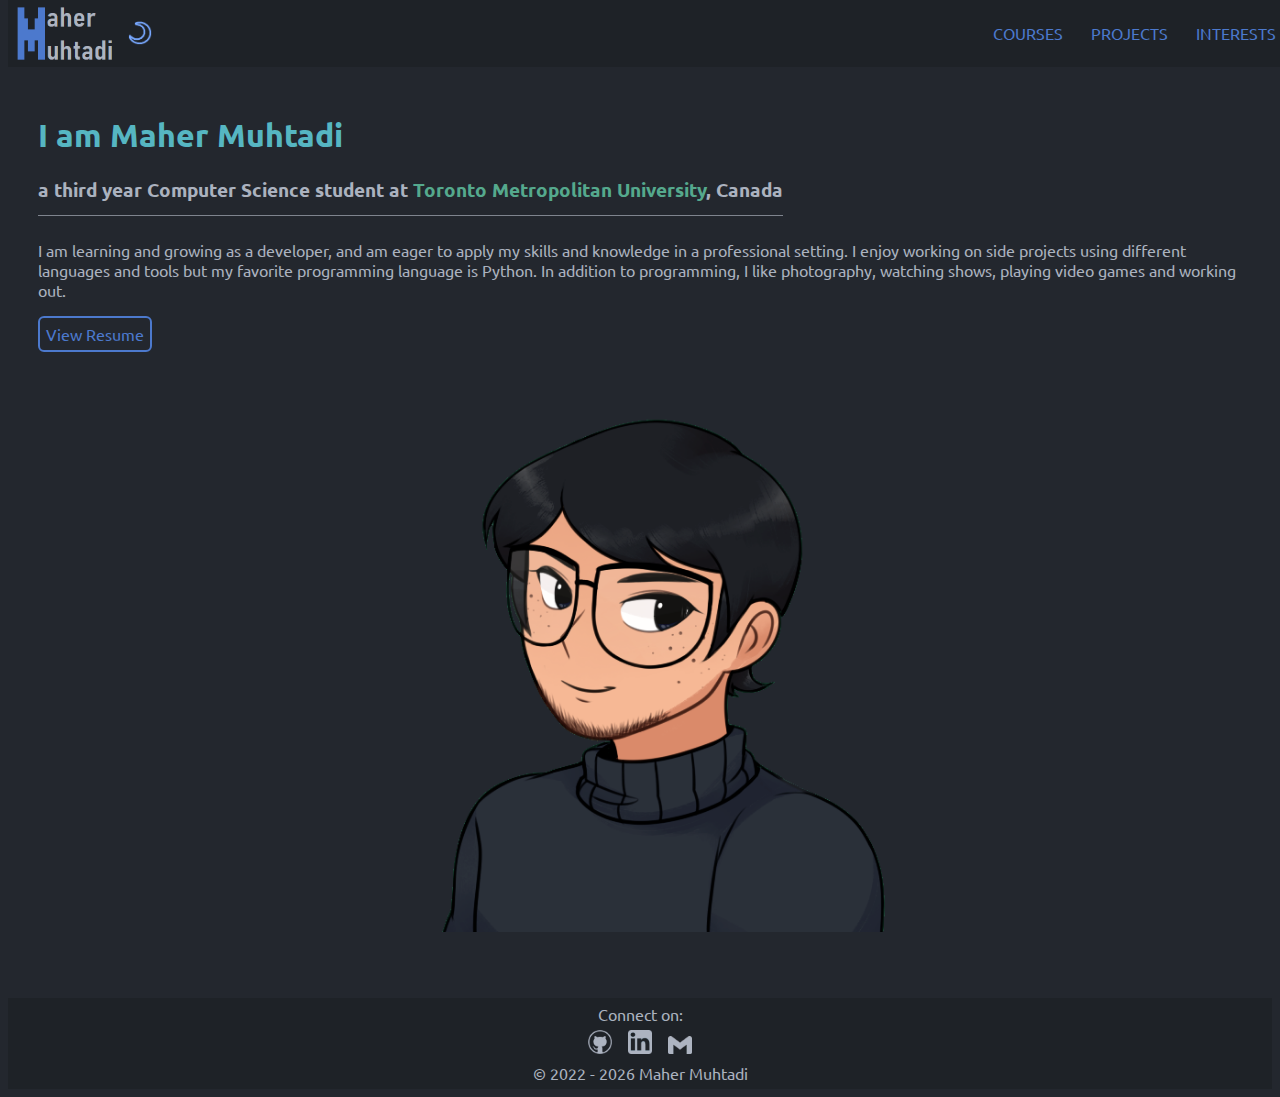
==== index.html @ 1830388e "Updated styles" ====
<!DOCTYPE html>
<html lang="en">
<head>
    <meta name="viewport" content="width=device-width, initial-scale=1.0" />
    <meta charset="UTF-8">
    <title>Maher's Portfolio</title>

    <link rel="icon" href="images/icon.png">
    <link rel="stylesheet" href="https://fonts.googleapis.com/css?family=Ubuntu">
    <link href="https://cdn.jsdelivr.net/npm/bootstrap@5.0.2/dist/css/bootstrap.min.css" rel="stylesheet" integrity="sha384-EVSTQN3/azprG1Anm3QDgpJLIm9Nao0Yz1ztcQTwFspd3yD65VohhpuuCOmLASjC" crossorigin="anonymous">
    <link rel="stylesheet" href="style.css">

    <script src="script.js"></script>
</head>

<body>

    <header>
        <img id="logo" src="images/dark/logo.png" alt="Homepage" onclick="window.open('#top', '_self')">
        <img id="theme" src="images/dark/toggle.png" alt="Theme" onclick="toggle_theme()">
        <div id="menu-row">
            <div id="dropdown">
                <img src="images/dark/dropdown.png" alt="Dropdown">
                <div id="dropdown-content">
                    <button class="menu-button" onclick="window.open('courses.html', '_self')">COURSES</button>
                    <button class="menu-button" onclick="window.open('https://github.com/MaherMuhtadi?tab=repositories', '_self')">PROJECTS</button>
                    <button class="menu-button" onclick="window.alert('Work in progress')">INTERESTS</button>
                </div>
            </div>
            <div id="expanded-menu">
                <button class="menu-button" onclick="window.open('courses.html', '_self')">COURSES</button>
                <button class="menu-button" onclick="window.open('https://github.com/MaherMuhtadi?tab=repositories', '_self')">PROJECTS</button>
                <button class="menu-button" onclick="window.alert('Work in progress')">INTERESTS</button>
            </div>
        </div>
    </header>

    <main class="container-fluid">
        <div class="row">
            <div class="col-lg-5 offset-lg-1 align-self-center content">
                <h1>I am Maher Muhtadi</h1>
                <h2>a third year Computer Science student at <a href="https://www.torontomu.ca/">Toronto Metropolitan University</a>, Canada</h2>

                <p>I am learning and growing as a developer, and am eager to apply my skills and knowledge in a professional setting.
                I enjoy working on side projects using different languages and tools but my favorite programming language is Python.
                In addition to programming, I like photography, watching shows, playing video games and working out.</p>

                <button class="main-button" onclick="window.open('Resume.pdf')">View Resume</button>
            </div>
            <div class="col-lg-5 align-self-center" style="text-align:center;">
                <img style="max-width:550px; width:100%;" src="images/art.png" alt="Maher">
            </div>
        </div>
    </main>

    <footer class="container-fluid">
        <div class="row">
            <div class="col align-self-center">
                <nav>
                    Connect on:<br>
                    <a href="https://github.com/MaherMuhtadi">
                        <img class="link-icon" src="images/dark/github.png" alt="Github" title="MaherMuhtadi">
                    </a>
                    <a href="https://www.linkedin.com/in/maher-m-345013253">
                        <img class="link-icon" src="images/dark/linkedin.png" alt="Linkedin" title="maher-m-345013253">
                    </a>
                    <a href="mailto:mahermuhtadi27@gmail.com">
                        <img class="link-icon" src="images/dark/gmail.png" alt="gmail" title="mahermuhtadi27@gmail.com">
                    </a>
                </nav>
                &#169 2022 - <script>document.write((new Date).getFullYear())</script> Maher Muhtadi
            </div>
        </div>
    </footer>

    <script>init_theme();</script>
</body>
</html>
---- style.css ----
/* CSS variables for default and light theme colors*/
:root {
    --body: rgb(35, 39, 46);
    --text: rgb(171, 178, 191);
    --h1: rgb(86, 182, 194);
    --h2-border: rgb(127, 132, 142);
    --button: rgb(76, 121, 205);
    --button-hover: rgb(119, 166, 255);
    --menu: rgb(30, 34, 39);
    --menu-button-hover: rgb(50, 56, 66);
    --dropdown: rgb(32, 36, 41);
    --dropdown-shadow: rgb(20, 25, 30);
    --link: rgb(85, 169, 141);
    --link-hover: rgb(127, 255, 212);
    --details: rgb(44, 49, 60);
}

.light {
    --body: rgb(242, 241, 239);
    --text: rgb(66, 65, 63);
    --h1: rgb(151, 54, 62);
    --h2-border: rgb(89, 88, 85);
    --button: rgb(196, 72, 0);
    --button-hover: rgb(239, 89, 3);
    --menu: rgb(250, 249, 247);
    --menu-button-hover: rgb(235, 231, 225);
    --dropdown: rgb(252, 251, 249);
    --dropdown-shadow: rgb(156, 156, 154);
    --link: rgb(181, 142, 12);
    --link-hover: rgb(231, 181, 17);
    --details: rgb(231, 226, 216);
}

/* Styles */
body {
    font-family: "Ubuntu";
    font-size: medium;
    -ms-overflow-style: none;  /* Hide scrollbar for IE and Edge */
    scrollbar-width: none;  /* Hide scrollbar for Firefox */
    background-color: var(--body);
    transition: all 200ms;
    color: var(--text);
}

/* Hide scrollbar for Chrome, Safari and Opera */
body::-webkit-scrollbar {
    display: none;
}

main {
    margin-top: 5%;
    margin-bottom: 5%;
}

header {
    position: fixed;
    z-index: 1;
    top: 0;
    width: 100%;
    display: flex;
    justify-content: space-between;
    align-items: center;
    background-color: var(--menu);
}

footer {
    bottom: 0;
    padding-top: 6px;
    padding-bottom: 6px;
    text-align: center;
    background-color: var(--menu);
}

h1 {
    font-weight: bold;
    color: var(--h1);
}

h2 {
    font-size: larger;
    font-weight: bold;
    width: fit-content;
    width: -moz-fit-content;
    padding-bottom: 12px;
    border-bottom: 1px solid;
    margin-bottom: 24px;
    border-color: var(--h2-border);
}

h3 {
    font-size: large;
    font-weight: bold;
    margin-bottom: 12px;
}

#menu-row {
    width: 95%;
    text-align: end;
}

button {
    background-color: transparent;
    font-family: "Ubuntu";
    font-size: medium;
    color: var(--button);
}

button:hover {
    color: var(--button-hover);
}

.selected {
    text-decoration: underline;
}

.menu-button {
    border: none;
    padding: 12px;
    border-radius: 6px;
}

.menu-button:hover {
    background-color: var(--menu-button-hover);
}

#dropdown {
    position: relative;
    display: none;
    padding: 12px;
}

#dropdown-content {
    position: absolute;
    display: none;
    border-radius: 6px;
    right: 0;
    margin-top: 12px;
    box-shadow: -2px 2px 2px var(--dropdown-shadow);
    background-color: var(--dropdown);
}

#dropdown:hover #dropdown-content {
    display: flex;
    flex-direction: column;
    justify-content: space-evenly;
    align-content: center;
}

.main-button {
    padding: 6px;
    border: 2px solid;
    border-radius: 6px;
    margin-right: 6px;
    transition: all 200ms;
    border-color: var(--button);
}

.main-button:hover {
    transform: scale(1.1);
    border-color: var(--button-hover);
}

a {
    text-decoration: none;
    color: var(--link);
}

a:hover {
    color: var(--link-hover);
}

.link-icon {
    box-sizing: content-box;
    width: 24px;
    padding: 6px;
    transition: all 200ms;
}

.link-icon:hover {
    transform: scale(1.3);
}

#logo {
    max-width: 114px;
    width:100%;
    margin-top: 6px;
    margin-bottom: 6px;
    transition: all 200ms;
}

#logo:hover  {
    transform: scale(1.1);
}

.content {
    padding: 30px;
    margin-left: auto;
    margin-right: auto;
}

#theme {
    box-sizing: content-box;
    width: 24px;
    padding: 6px;
    border: none;
    transition: all 200ms;
}

#theme:hover  {
    transform: scale(1.3);
}

ul {
    width: 75%;
    list-style: none;
    padding: 0;
}

#expand-collapse {
    text-align: end;
}

details {
    border: 2px solid;
    border-radius: 6px;
    margin: 24px;
    transition: all 200ms;
    border-color: var(--details);
}

summary {
    list-style: none;
    padding: 12px;
    background-color: var(--details);
}

summary::-webkit-details-marker {
    display: none;
}

details summary::before { 
    content: "➕ ";
}

details[open] summary::before { 
    content: "➖ ";
}

details > p {
    margin: 12px;
}

/* Media queries */
@media only screen and (max-width: 1050px) {
    main {
        margin-top: 15%;
        margin-bottom: 15%;
    }
}

@media only screen and (max-width: 455px) {
    #expanded-menu {display: none;}
    #dropdown {display: initial;}
    #expand-collapse {text-align: center;}
    summary {font-size: small;}
}

@media only screen and (max-width: 960px) {
    ul {width: 100%;}
}

@media only screen and (min-width: 960px) {
    details:hover {transform: scale(1.05);}
}
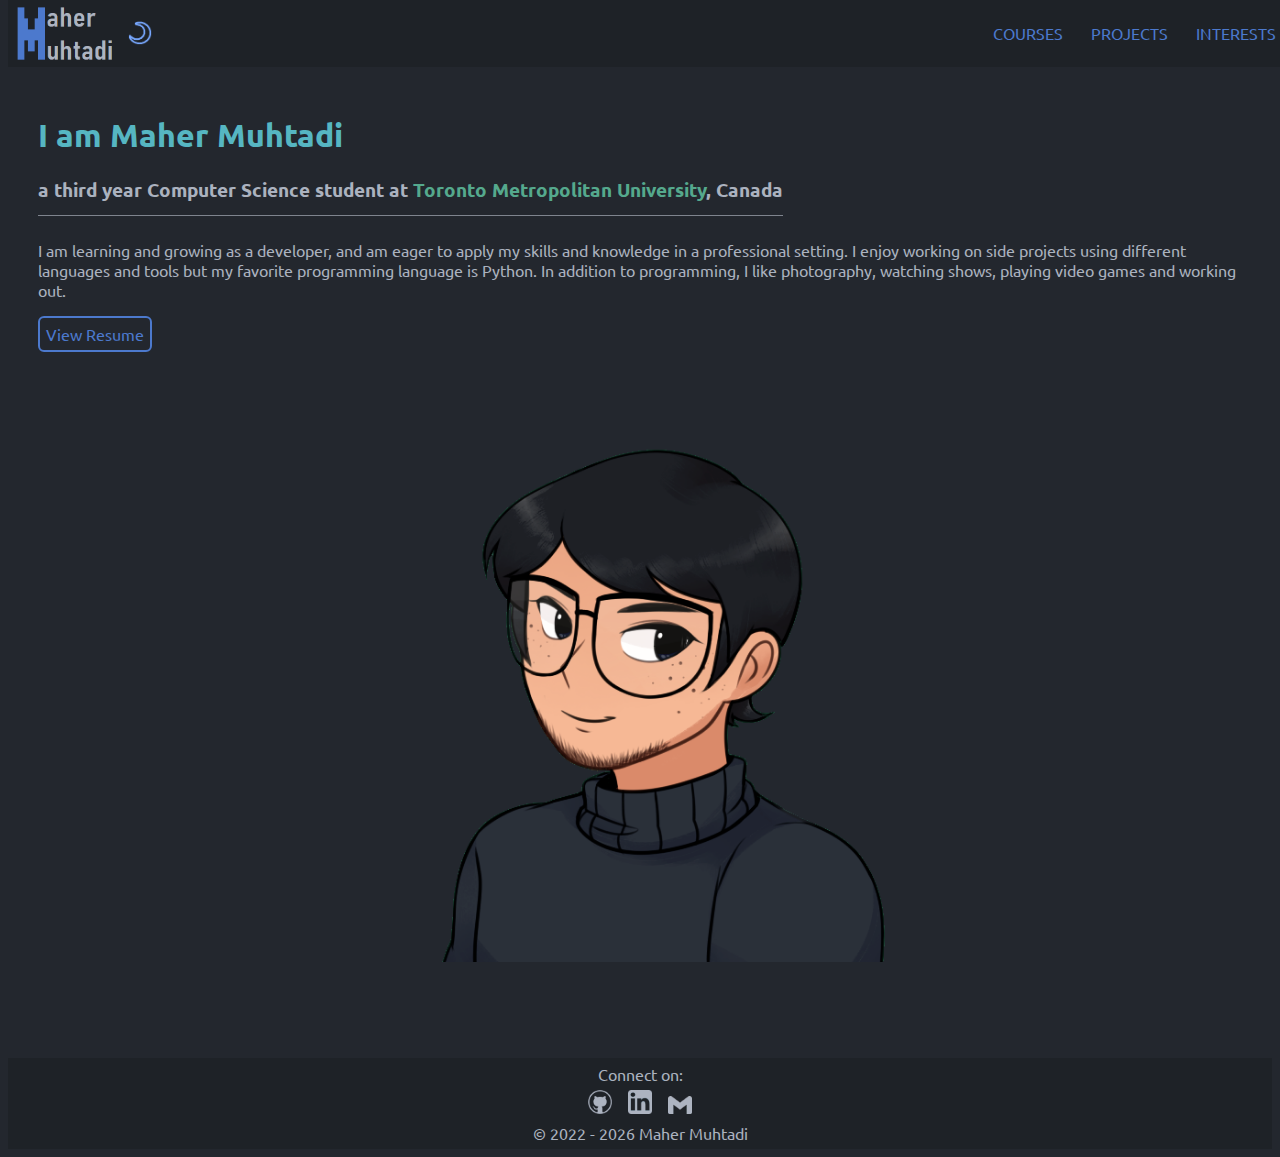
==== commit 6b08b3d6: "Minor edit" ====
--- a/index.html
+++ b/index.html
@@ -47,7 +47,7 @@
 
                 <button class="main-button" onclick="window.open('Resume.pdf')">View Resume</button>
             </div>
-            <div class="col-lg-5 align-self-center" style="text-align:center;">
+            <div class="col-lg-5 align-self-center content" style="text-align:center;">
                 <img style="max-width:550px; width:100%;" src="images/art.png" alt="Maher">
             </div>
         </div>
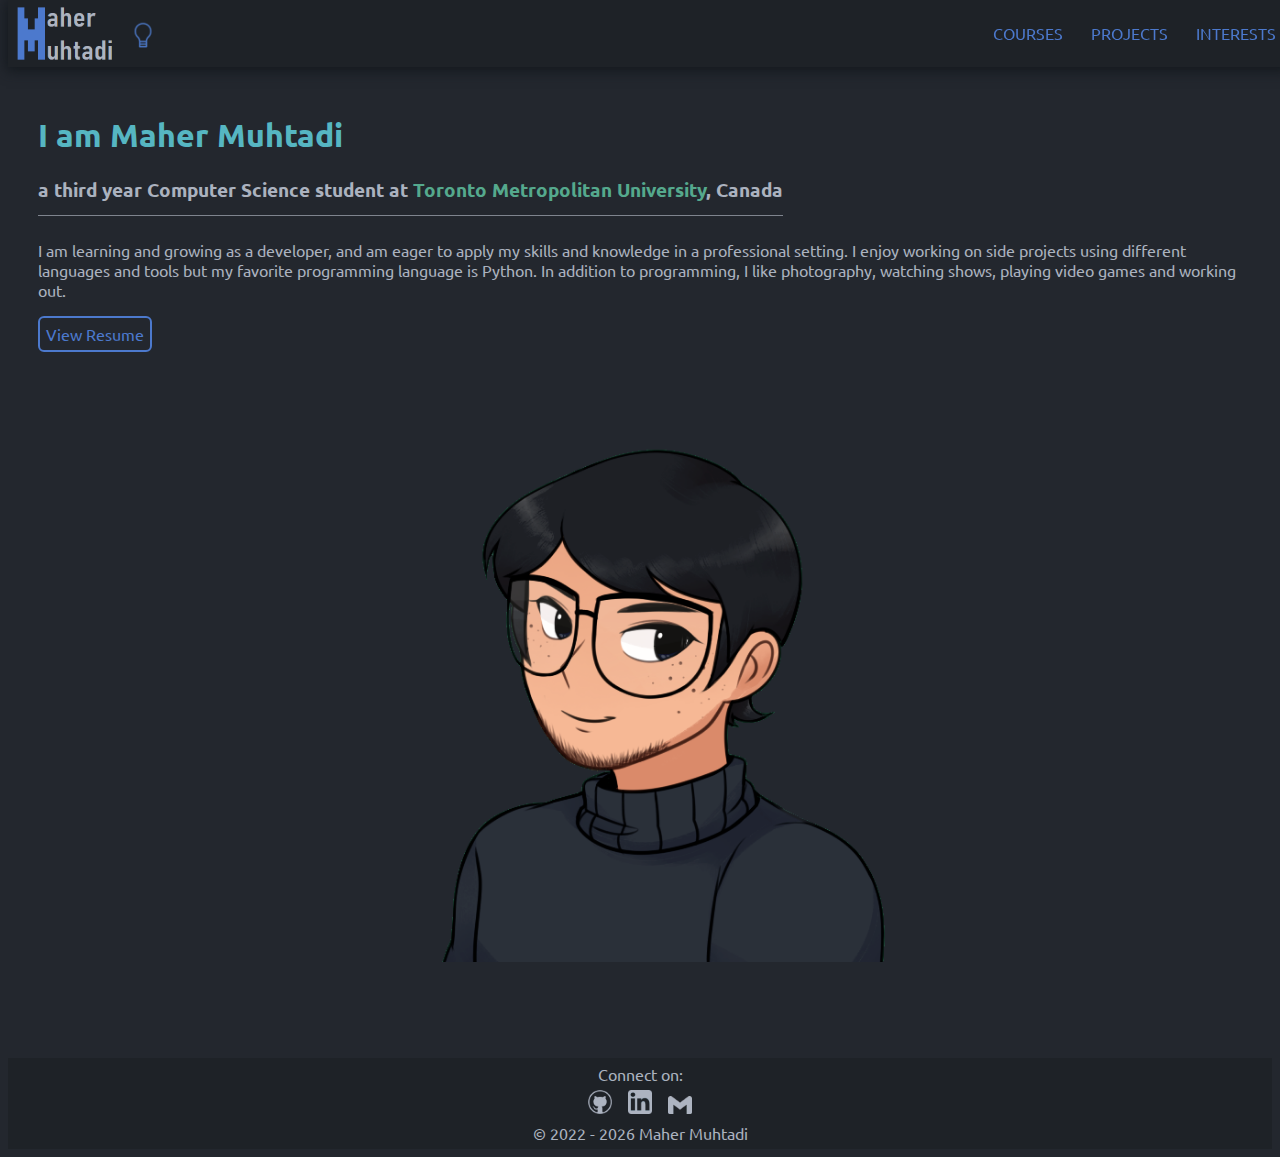
==== commit 29bf523e: "Updated all links to remove .html" ====
--- a/index.html
+++ b/index.html
@@ -22,15 +22,15 @@
             <div id="dropdown">
                 <img src="images/dark/dropdown.png" alt="Dropdown">
                 <div id="dropdown-content">
-                    <button class="menu-button" onclick="window.open('courses.html', '_self')">COURSES</button>
+                    <button class="menu-button" onclick="window.open('courses', '_self')">COURSES</button>
                     <button class="menu-button" onclick="window.open('https://github.com/MaherMuhtadi?tab=repositories', '_self')">PROJECTS</button>
-                    <button class="menu-button" onclick="window.alert('Work in progress')">INTERESTS</button>
+                    <button class="menu-button" onclick="window.open('interests', '_self')">INTERESTS</button>
                 </div>
             </div>
             <div id="expanded-menu">
-                <button class="menu-button" onclick="window.open('courses.html', '_self')">COURSES</button>
+                <button class="menu-button" onclick="window.open('courses', '_self')">COURSES</button>
                 <button class="menu-button" onclick="window.open('https://github.com/MaherMuhtadi?tab=repositories', '_self')">PROJECTS</button>
-                <button class="menu-button" onclick="window.alert('Work in progress')">INTERESTS</button>
+                <button class="menu-button" onclick="window.open('interests', '_self')">INTERESTS</button>
             </div>
         </div>
     </header>
--- a/style.css
+++ b/style.css
@@ -9,7 +9,7 @@
     --menu: rgb(30, 34, 39);
     --menu-button-hover: rgb(50, 56, 66);
     --dropdown: rgb(32, 36, 41);
-    --dropdown-shadow: rgb(20, 25, 30);
+    --shadow: rgb(20, 25, 30);
     --link: rgb(85, 169, 141);
     --link-hover: rgb(127, 255, 212);
     --details: rgb(44, 49, 60);
@@ -25,7 +25,7 @@
     --menu: rgb(250, 249, 247);
     --menu-button-hover: rgb(235, 231, 225);
     --dropdown: rgb(252, 251, 249);
-    --dropdown-shadow: rgb(156, 156, 154);
+    --shadow: rgb(156, 156, 154);
     --link: rgb(181, 142, 12);
     --link-hover: rgb(231, 181, 17);
     --details: rgb(231, 226, 216);
@@ -61,6 +61,7 @@
     justify-content: space-between;
     align-items: center;
     background-color: var(--menu);
+    box-shadow: 0px 2px 12px 2px var(--shadow);
 }
 
 footer {
@@ -135,7 +136,7 @@
     border-radius: 6px;
     right: 0;
     margin-top: 12px;
-    box-shadow: -2px 2px 2px var(--dropdown-shadow);
+    box-shadow: -2px 2px 6px 2px var(--shadow);
     background-color: var(--dropdown);
 }
 
@@ -176,10 +177,6 @@
     transition: all 200ms;
 }
 
-.link-icon:hover {
-    transform: scale(1.3);
-}
-
 #logo {
     max-width: 114px;
     width:100%;
@@ -200,13 +197,13 @@
 
 #theme {
     box-sizing: content-box;
-    width: 24px;
+    width: 30px;
     padding: 6px;
     border: none;
     transition: all 200ms;
 }
 
-#theme:hover  {
+.link-icon:hover, #theme:hover  {
     transform: scale(1.3);
 }
 
@@ -258,7 +255,7 @@
     }
 }
 
-@media only screen and (max-width: 455px) {
+@media only screen and (max-width: 470px) {
     #expanded-menu {display: none;}
     #dropdown {display: initial;}
     #expand-collapse {text-align: center;}
@@ -270,5 +267,8 @@
 }
 
 @media only screen and (min-width: 960px) {
-    details:hover {transform: scale(1.05);}
+    details:hover {
+        transform: scale(1.05);
+        box-shadow: -2px 2px 12px 2px var(--shadow);
+    }
 }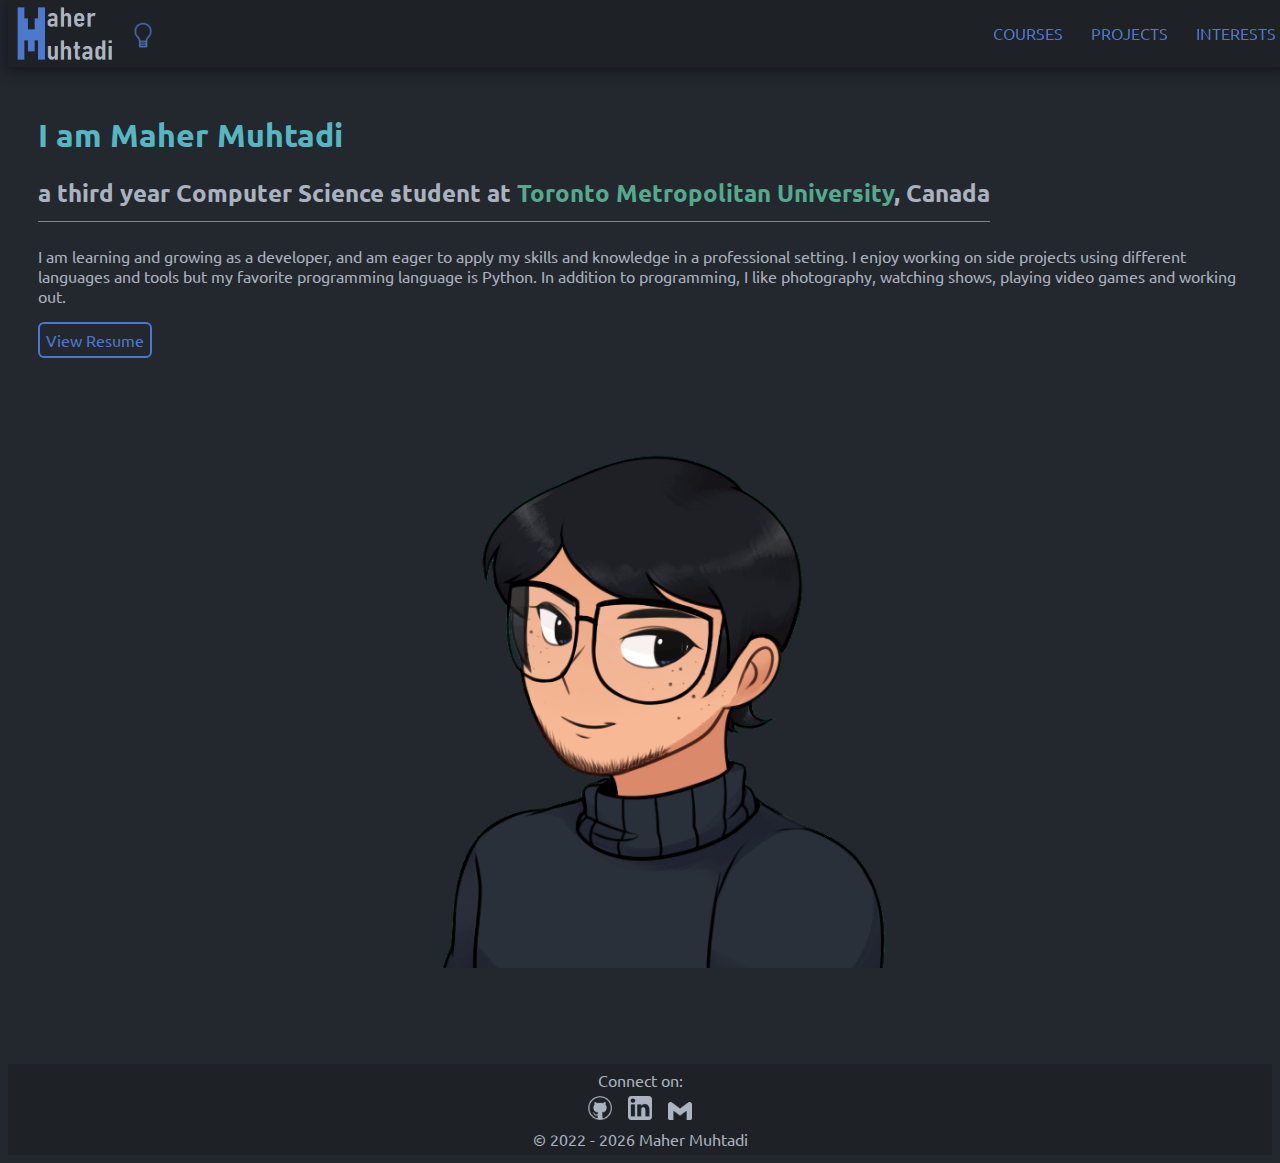
==== commit fff237ec: "Repositioned JavaScript file reference and code to the bottom of HTML" ====
--- a/index.html
+++ b/index.html
@@ -1,5 +1,6 @@
 <!DOCTYPE html>
 <html lang="en">
+
 <head>
     <meta name="viewport" content="width=device-width, initial-scale=1.0" />
     <meta charset="UTF-8">
@@ -9,8 +10,6 @@
     <link rel="stylesheet" href="https://fonts.googleapis.com/css?family=Ubuntu">
     <link href="https://cdn.jsdelivr.net/npm/bootstrap@5.0.2/dist/css/bootstrap.min.css" rel="stylesheet" integrity="sha384-EVSTQN3/azprG1Anm3QDgpJLIm9Nao0Yz1ztcQTwFspd3yD65VohhpuuCOmLASjC" crossorigin="anonymous">
     <link rel="stylesheet" href="style.css">
-
-    <script src="script.js"></script>
 </head>
 
 <body>
@@ -73,6 +72,9 @@
         </div>
     </footer>
 
-    <script>init_theme();</script>
 </body>
+
+<script src="script.js"></script>
+<script>init_theme();</script>
+
 </html>--- a/style.css
+++ b/style.css
@@ -34,7 +34,7 @@
 /* Styles */
 body {
     font-family: "Ubuntu";
-    font-size: medium;
+    font-size: 1rem;
     -ms-overflow-style: none;  /* Hide scrollbar for IE and Edge */
     scrollbar-width: none;  /* Hide scrollbar for Firefox */
     background-color: var(--body);
@@ -78,7 +78,7 @@
 }
 
 h2 {
-    font-size: larger;
+    font-size: 1.5rem;
     font-weight: bold;
     width: fit-content;
     width: -moz-fit-content;
@@ -89,7 +89,7 @@
 }
 
 h3 {
-    font-size: large;
+    font-size: 1.25rem;
     font-weight: bold;
     margin-bottom: 12px;
 }
@@ -102,7 +102,7 @@
 button {
     background-color: transparent;
     font-family: "Ubuntu";
-    font-size: medium;
+    font-size: 1rem;
     color: var(--button);
 }
 
@@ -185,10 +185,6 @@
     transition: all 200ms;
 }
 
-#logo:hover  {
-    transform: scale(1.1);
-}
-
 .content {
     padding: 30px;
     margin-left: auto;
@@ -203,10 +199,6 @@
     transition: all 200ms;
 }
 
-.link-icon:hover, #theme:hover  {
-    transform: scale(1.3);
-}
-
 ul {
     width: 75%;
     list-style: none;
@@ -248,6 +240,15 @@
 }
 
 /* Media queries */
+@media only screen and (min-width: 960px) {
+    #logo:hover  {transform: scale(1.1);}
+    .link-icon:hover, #theme:hover  {transform: scale(1.3);}
+    details:hover {
+        transform: scale(1.05);
+        box-shadow: -2px 2px 12px 2px var(--shadow);
+    }
+}
+
 @media only screen and (max-width: 1050px) {
     main {
         margin-top: 15%;
@@ -255,20 +256,14 @@
     }
 }
 
+@media only screen and (max-width: 960px) {
+    h3 {text-align: center;}
+    ul {width: 100%;}
+}
+
 @media only screen and (max-width: 470px) {
     #expanded-menu {display: none;}
     #dropdown {display: initial;}
     #expand-collapse {text-align: center;}
-    summary {font-size: small;}
-}
-
-@media only screen and (max-width: 960px) {
-    ul {width: 100%;}
-}
-
-@media only screen and (min-width: 960px) {
-    details:hover {
-        transform: scale(1.05);
-        box-shadow: -2px 2px 12px 2px var(--shadow);
-    }
+    summary {font-size: 0.75rem;}
 }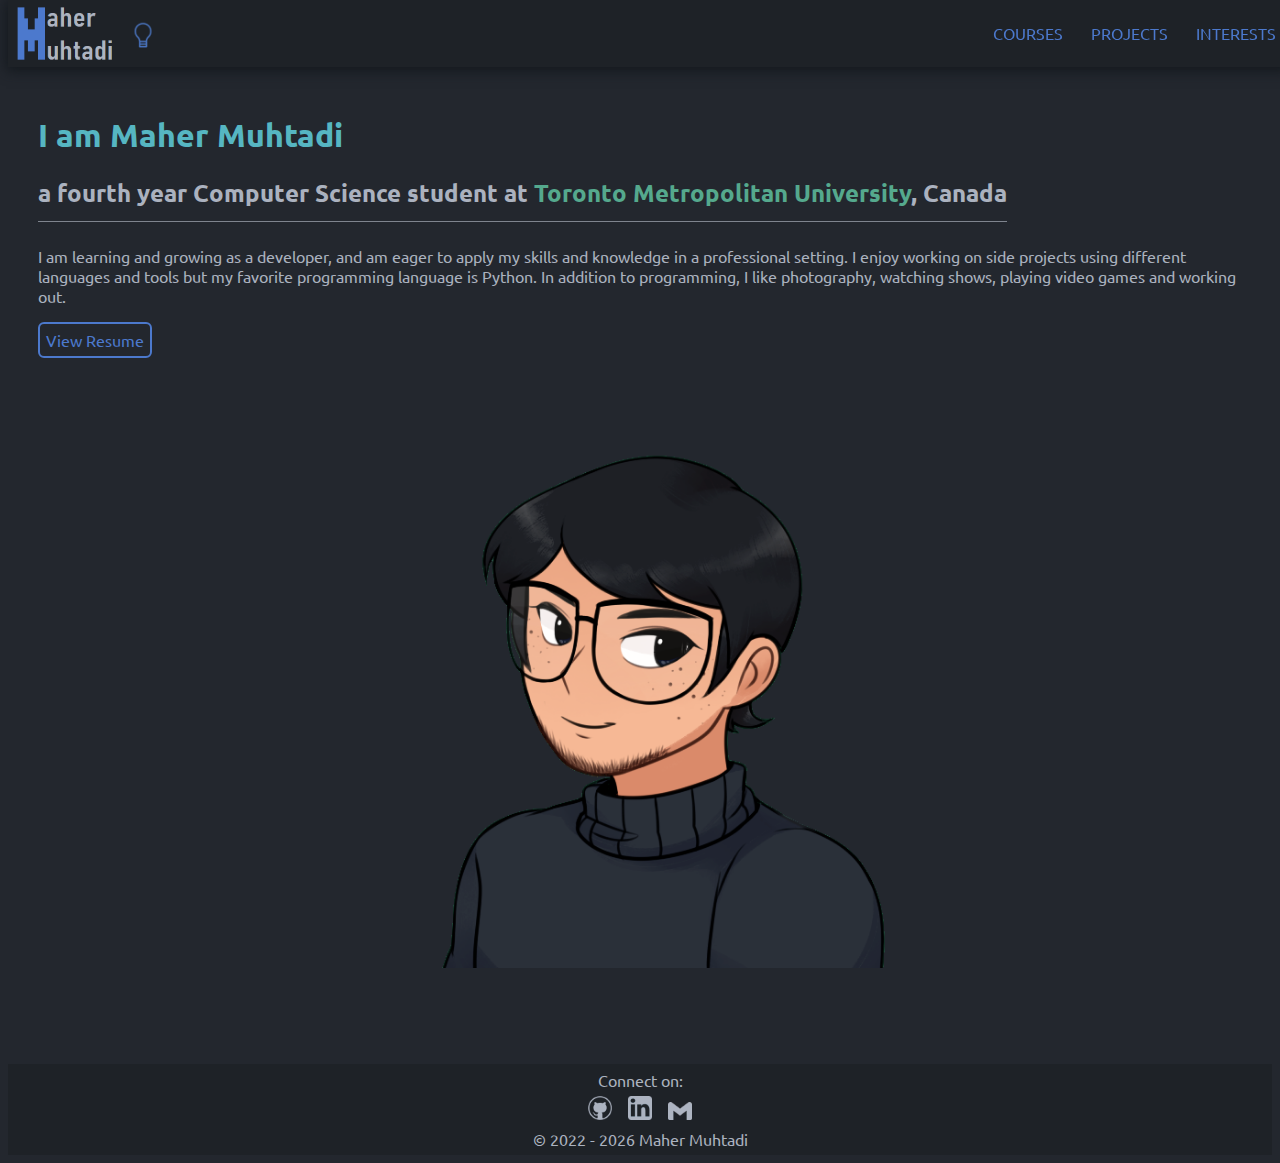
==== commit a92f0030: "updated university year" ====
--- a/index.html
+++ b/index.html
@@ -38,7 +38,7 @@
         <div class="row">
             <div class="col-lg-5 offset-lg-1 align-self-center content">
                 <h1>I am Maher Muhtadi</h1>
-                <h2>a third year Computer Science student at <a href="https://www.torontomu.ca/">Toronto Metropolitan University</a>, Canada</h2>
+                <h2>a fourth year Computer Science student at <a href="https://www.torontomu.ca/">Toronto Metropolitan University</a>, Canada</h2>
 
                 <p>I am learning and growing as a developer, and am eager to apply my skills and knowledge in a professional setting.
                 I enjoy working on side projects using different languages and tools but my favorite programming language is Python.
@@ -60,8 +60,8 @@
                     <a href="https://github.com/MaherMuhtadi">
                         <img class="link-icon" src="images/dark/github.png" alt="Github" title="MaherMuhtadi">
                     </a>
-                    <a href="https://www.linkedin.com/in/maher-m-345013253">
-                        <img class="link-icon" src="images/dark/linkedin.png" alt="Linkedin" title="maher-m-345013253">
+                    <a href="https://www.linkedin.com/in/maher-m">
+                        <img class="link-icon" src="images/dark/linkedin.png" alt="Linkedin" title="maher-m">
                     </a>
                     <a href="mailto:mahermuhtadi27@gmail.com">
                         <img class="link-icon" src="images/dark/gmail.png" alt="gmail" title="mahermuhtadi27@gmail.com">
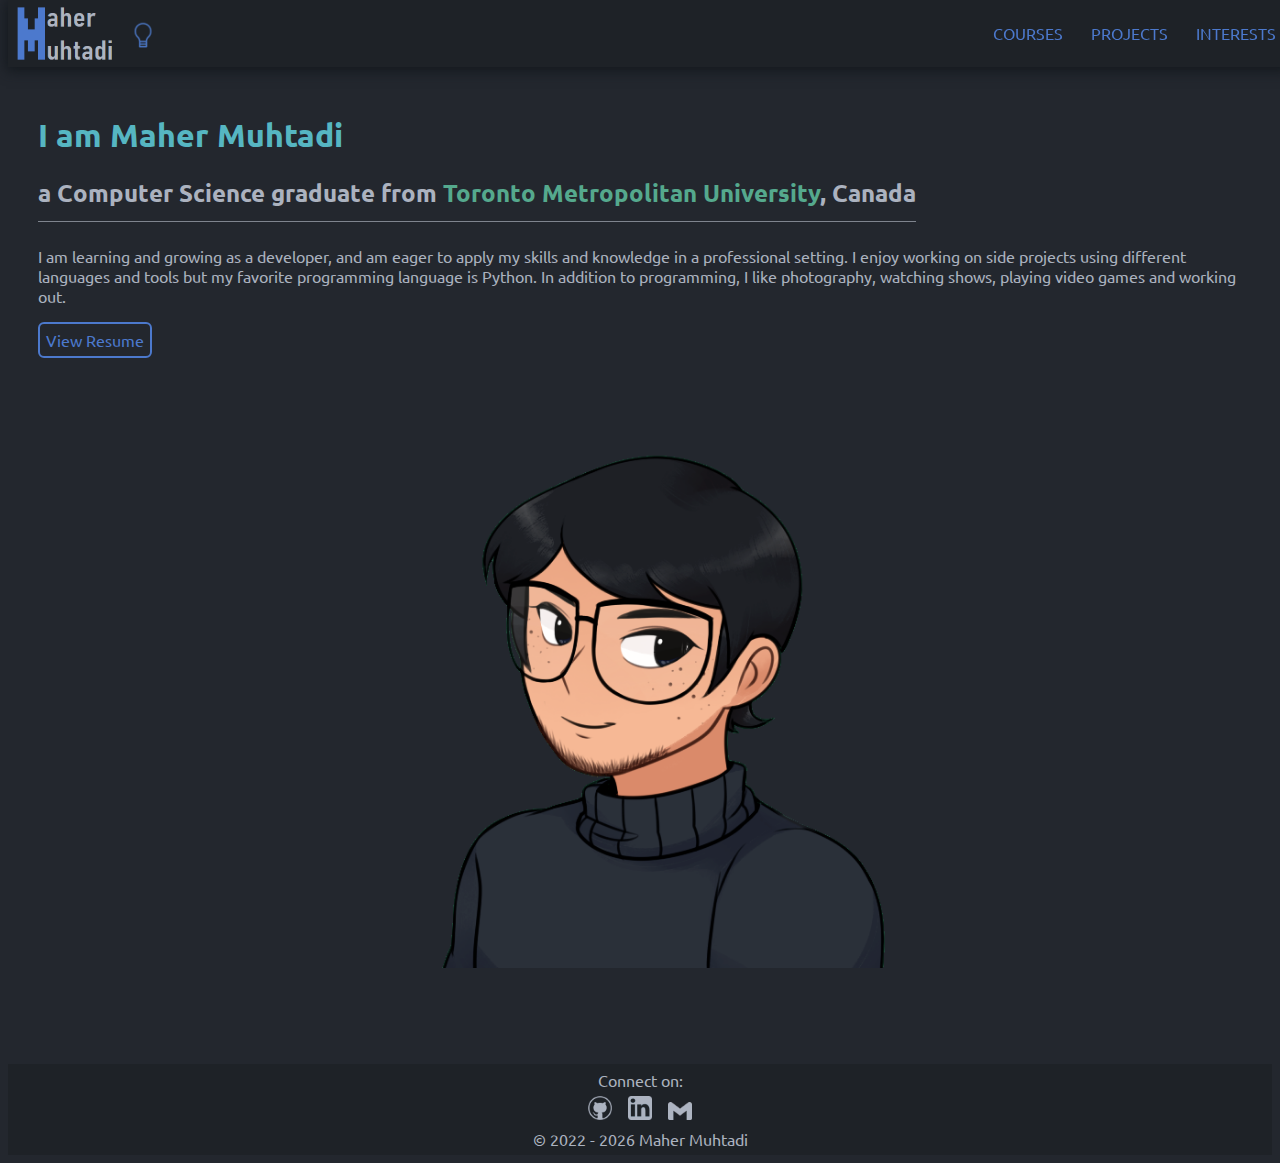
==== commit 40176166: "Updated my status" ====
--- a/index.html
+++ b/index.html
@@ -21,15 +21,15 @@
             <div id="dropdown">
                 <img src="images/dark/dropdown.png" alt="Dropdown">
                 <div id="dropdown-content">
-                    <button class="menu-button" onclick="window.open('courses', '_self')">COURSES</button>
+                    <button class="menu-button" onclick="window.open('courses.html', '_self')">COURSES</button>
                     <button class="menu-button" onclick="window.open('https://github.com/MaherMuhtadi?tab=repositories', '_self')">PROJECTS</button>
-                    <button class="menu-button" onclick="window.open('interests', '_self')">INTERESTS</button>
+                    <button class="menu-button" onclick="window.open('interests.html', '_self')">INTERESTS</button>
                 </div>
             </div>
             <div id="expanded-menu">
-                <button class="menu-button" onclick="window.open('courses', '_self')">COURSES</button>
+                <button class="menu-button" onclick="window.open('courses.html', '_self')">COURSES</button>
                 <button class="menu-button" onclick="window.open('https://github.com/MaherMuhtadi?tab=repositories', '_self')">PROJECTS</button>
-                <button class="menu-button" onclick="window.open('interests', '_self')">INTERESTS</button>
+                <button class="menu-button" onclick="window.open('interests.html', '_self')">INTERESTS</button>
             </div>
         </div>
     </header>
@@ -38,7 +38,7 @@
         <div class="row">
             <div class="col-lg-5 offset-lg-1 align-self-center content">
                 <h1>I am Maher Muhtadi</h1>
-                <h2>a fourth year Computer Science student at <a href="https://www.torontomu.ca/">Toronto Metropolitan University</a>, Canada</h2>
+                <h2>a Computer Science graduate from <a href="https://www.torontomu.ca/">Toronto Metropolitan University</a>, Canada</h2>
 
                 <p>I am learning and growing as a developer, and am eager to apply my skills and knowledge in a professional setting.
                 I enjoy working on side projects using different languages and tools but my favorite programming language is Python.
